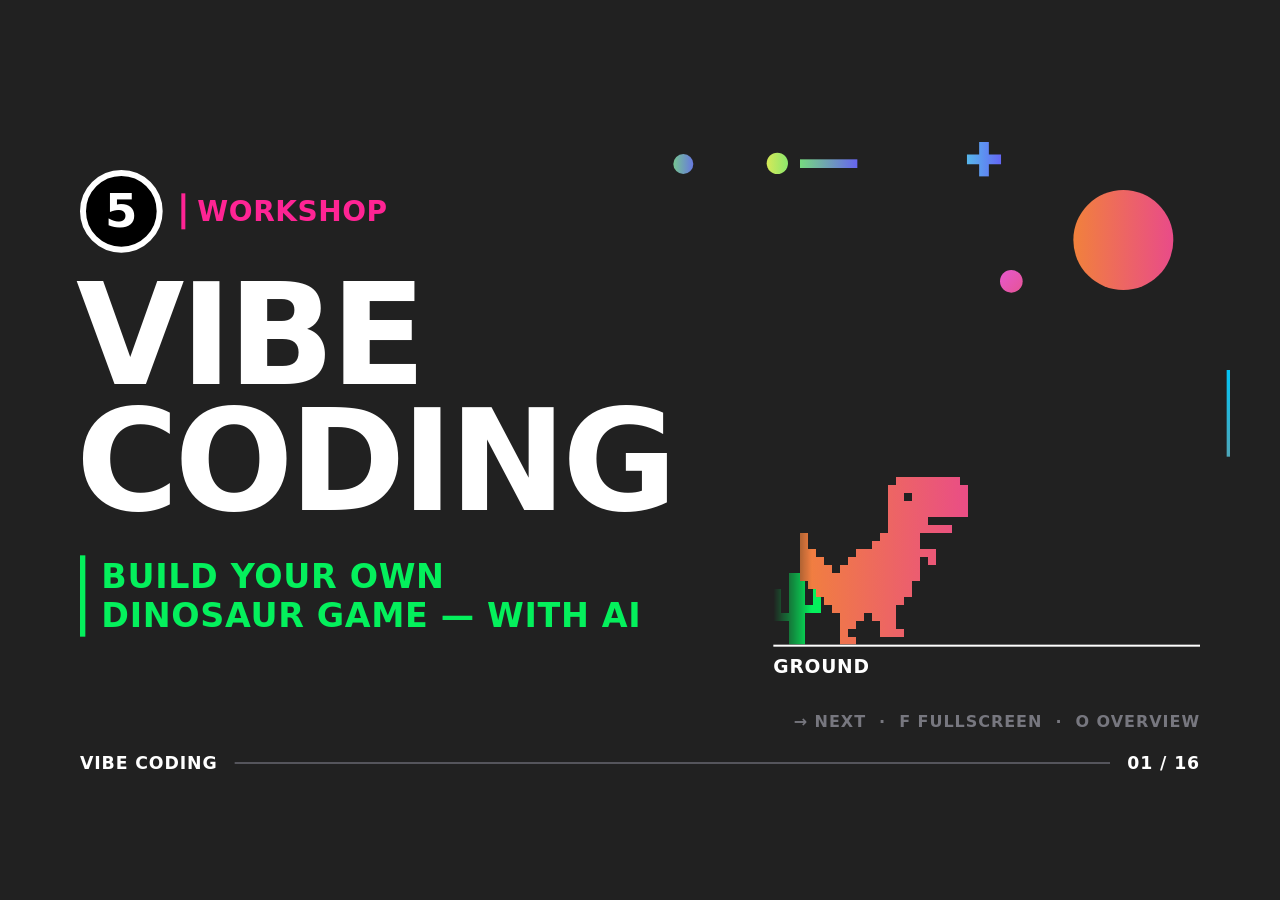
==== presentation/index.html @ 2ac7b07d "Add TV slides for the workshop presentation/ is a dependency-free HTML deck for the room TV, styled " ====
<!doctype html>
<html lang="en">
<head>
  <meta charset="utf-8">
  <meta name="viewport" content="width=device-width, initial-scale=1">
  <title>Vibe Coding — workshop slides</title>
  <link rel="stylesheet" href="style.css">
  <script defer src="deck.js"></script>
</head>
<body>
<!--
  TV deck for the Vibe Attic workshop. Open this file directly in a browser; no server or network needed.

  Keys: → / Space / PageDown = next · ← / PageUp = back · F = fullscreen · O = overview · B = black screen
  Each <section class="slide"> is one slide; add, remove, or reorder them freely. Numbering is automatic.
  Elements with data-step="n" appear one press at a time.
  Prompt wording mirrors ../prompts/*.md. Keep the two in sync when either changes.
-->
<main class="stage" id="stage">

  <!-- 1 · Title -->
  <section class="slide slide--title" data-title="Vibe Coding" data-accent="pink">
    <div class="decor" aria-hidden="true">
      <i class="sh sh-dot-mint" style="--x:1010px;--y:96px;--s:30px"></i>
      <i class="sh sh-dot-lime" style="--x:1150px;--y:94px;--s:32px;--delay:-3s"></i>
      <i class="sh sh-dash" style="--x:1200px;--y:104px;--w:86px;--h:13px;--delay:-3s"></i>
      <i class="sh sh-plus" style="--x:1450px;--y:78px;--s:52px;--delay:-5s"></i>
      <i class="sh sh-sun" style="--x:1610px;--y:150px;--s:150px;--delay:-2s"></i>
      <i class="sh sh-dot-pink" style="--x:1500px;--y:270px;--s:34px;--delay:-6s"></i>
      <i class="sh sh-vline" style="--x:1840px;--y:420px;--h:130px;--delay:-4s"></i>
    </div>
    <div class="title-copy">
      <div class="title-kicker">
        <span class="badge">5</span>
        <span class="tag" style="--c:var(--pink)">Workshop</span>
      </div>
      <h1 class="mega">Vibe<br>coding</h1>
      <p class="tag tag--lg" style="--c:var(--green)">Build your own<br>dinosaur game — with AI</p>
    </div>
    <div class="scene" aria-hidden="true">
      <div class="scene-track">
        <div class="scene-cactus"><span data-sprite="cactus" data-cell="12"></span></div>
        <div class="scene-runner"><span data-sprite="dino" data-cell="12" data-run="true"></span></div>
      </div>
      <div class="scene-ground"><span>Ground</span></div>
    </div>
    <p class="keys-hint">→ next &nbsp;·&nbsp; F fullscreen &nbsp;·&nbsp; O overview</p>
  </section>

  <!-- 2 · Get ready: log in -->
  <section class="slide" data-title="Get ready 1 · Log in" data-accent="yellow">
    <div class="decor" aria-hidden="true">
      <i class="sh sh-dot-mint" style="--x:1030px;--y:98px;--s:28px"></i>
      <i class="sh sh-plus" style="--x:1240px;--y:84px;--s:46px;--delay:-4s"></i>
      <i class="sh sh-chev" style="--x:1730px;--y:800px;--s:96px;--delay:-2s"></i>
    </div>
    <header class="slide-head">
      <span class="tag" style="--c:var(--yellow)">Get ready</span>
      <div class="stepper"><span>Step 1 / 4</span><ol class="dots"><li class="on"></li><li></li><li></li><li></li></ol></div>
    </header>
    <div class="headline"><span class="badge">1</span><h1 class="h1 fit">Log in</h1></div>
    <div class="panel">
      <div class="panel-head"><span>Password</span><span class="dim">It's a countdown!</span></div>
      <div class="panel-body panel-body--cmd">
        <span class="cmd cmd--password fit" style="--c:var(--yellow)">87654321</span>
      </div>
    </div>
    <div class="after"><span>Then press</span><kbd class="key key--wide"><b>⏎</b> Enter</kbd></div>
  </section>

  <!-- 3 · Get ready: open Terminal -->
  <section class="slide" data-title="Get ready 2 · Open Terminal" data-accent="yellow">
    <div class="decor" aria-hidden="true">
      <i class="sh sh-dot-lime" style="--x:1040px;--y:96px;--s:30px"></i>
      <i class="sh sh-dash" style="--x:1088px;--y:105px;--w:80px;--h:12px"></i>
      <i class="sh sh-dot-pink" style="--x:1330px;--y:92px;--s:30px;--delay:-5s"></i>
      <i class="sh sh-caret" style="--x:1700px;--y:820px;--s:100px;--delay:-3s"></i>
    </div>
    <header class="slide-head">
      <span class="tag" style="--c:var(--yellow)">Get ready</span>
      <div class="stepper"><span>Step 2 / 4</span><ol class="dots"><li class="on"></li><li class="on"></li><li></li><li></li></ol></div>
    </header>
    <div class="headline"><span class="badge">2</span><h1 class="h1 fit">Open Terminal</h1></div>
    <div class="panel">
      <div class="panel-head"><span>Find it with Spotlight</span><span class="dim">The Mac's search box</span></div>
      <div class="panel-body flow">
        <div class="flow-item">
          <span class="flow-cap">Press together</span>
          <div class="flow-keys"><kbd class="key"><b>⌘</b> cmd</kbd><span class="plus-sign">+</span><kbd class="key key--space">space</kbd></div>
        </div>
        <i class="chev-sep" aria-hidden="true"></i>
        <div class="flow-item">
          <span class="flow-cap">Type</span>
          <span class="cmd cmd--md" style="--c:var(--green)">terminal</span>
        </div>
        <i class="chev-sep" aria-hidden="true"></i>
        <div class="flow-item">
          <span class="flow-cap">Press</span>
          <kbd class="key key--wide"><b>⏎</b> Enter</kbd>
        </div>
      </div>
    </div>
    <div class="after">
      <span class="term-icon" aria-hidden="true">&gt;_</span>
      <span class="dim">Or click this icon in the Dock. A window with text appears — that's the Terminal.</span>
    </div>
  </section>

  <!-- 4 · Get ready: cd vibe-attic -->
  <section class="slide" data-title="Get ready 3 · cd vibe-attic" data-accent="yellow">
    <div class="decor" aria-hidden="true">
      <i class="sh sh-plus sh-plus--teal" style="--x:1100px;--y:84px;--s:46px"></i>
      <i class="sh sh-dot-coral" style="--x:1300px;--y:96px;--s:30px;--delay:-4s"></i>
      <i class="sh sh-vline" style="--x:1838px;--y:760px;--h:120px;--delay:-2s"></i>
    </div>
    <header class="slide-head">
      <span class="tag" style="--c:var(--yellow)">Get ready</span>
      <div class="stepper"><span>Step 3 / 4</span><ol class="dots"><li class="on"></li><li class="on"></li><li class="on"></li><li></li></ol></div>
    </header>
    <div class="headline"><span class="badge">3</span><h1 class="h1 fit">Go to the project</h1></div>
    <div class="panel">
      <div class="panel-head"><span>Type this in the Terminal</span><span class="dim">cd = change directory (folder)</span></div>
      <div class="panel-body panel-body--cmd">
        <span class="cmd fit" style="--c:var(--green)"><span>cd</span><span class="gap" data-label="space"> </span><span>vibe</span><span class="gap gap--char" data-label="minus">-</span><span>attic</span><i class="cursor" aria-hidden="true"></i></span>
      </div>
    </div>
    <div class="after"><span>Then press</span><kbd class="key key--wide"><b>⏎</b> Enter</kbd></div>
  </section>

  <!-- 5 · Get ready: ollama launch pi -->
  <section class="slide" data-title="Get ready 4 · ollama launch pi" data-accent="yellow">
    <div class="decor" aria-hidden="true">
      <i class="sh sh-dot-mint" style="--x:1080px;--y:98px;--s:28px"></i>
      <i class="sh sh-dot-pink" style="--x:1290px;--y:92px;--s:32px;--delay:-5s"></i>
      <i class="sh sh-chev" style="--x:1740px;--y:805px;--s:92px;--delay:-3s"></i>
    </div>
    <header class="slide-head">
      <span class="tag" style="--c:var(--yellow)">Get ready</span>
      <div class="stepper"><span>Step 4 / 4</span><ol class="dots"><li class="on"></li><li class="on"></li><li class="on"></li><li class="on"></li></ol></div>
    </header>
    <div class="headline"><span class="badge">4</span><h1 class="h1 fit">Start your assistant</h1></div>
    <div class="panel">
      <div class="panel-head"><span>Type this in the Terminal</span><span class="dim">The AI model runs on your laptop</span></div>
      <div class="panel-body panel-body--cmd">
        <span class="cmd fit" style="--c:var(--green)"><span>ollama</span><span class="gap" data-label="space"> </span><span>launch</span><span class="gap" data-label="space"> </span><span>pi</span><i class="cursor" aria-hidden="true"></i></span>
      </div>
    </div>
    <div class="after"><span>Then press</span><kbd class="key key--wide"><b>⏎</b> Enter</kbd></div>
  </section>

  <!-- 6 · Ready check -->
  <section class="slide" data-title="Ready check" data-accent="yellow">
    <div class="decor" aria-hidden="true">
      <i class="sh sh-sun" style="--x:1560px;--y:250px;--s:170px"></i>
      <i class="sh sh-dot-pink" style="--x:1480px;--y:210px;--s:32px;--delay:-4s"></i>
      <i class="sh sh-plus" style="--x:1770px;--y:180px;--s:48px;--delay:-2s"></i>
      <i class="sh sh-caret" style="--x:1640px;--y:810px;--s:96px;--delay:-5s"></i>
      <i class="sh sh-chev" style="--x:1520px;--y:800px;--s:96px;--delay:-1s"></i>
    </div>
    <header class="slide-head">
      <span class="tag" style="--c:var(--yellow)">Get ready</span>
      <div class="stepper"><span>All four steps</span></div>
    </header>
    <div class="split split--table">
      <table class="grid-table">
        <thead><tr><th>Step</th><th>Type / press</th></tr></thead>
        <tbody>
          <tr><td><span class="ring">1</span>Log in</td><td><code style="--c:var(--yellow)">87654321</code></td></tr>
          <tr><td><span class="ring">2</span>Open Terminal</td><td><span class="mini-keys"><kbd>⌘</kbd>+<kbd>space</kbd></span> <code style="--c:var(--green)">terminal</code></td></tr>
          <tr><td><span class="ring">3</span>Go to the project</td><td><code style="--c:var(--green)">cd vibe-attic</code></td></tr>
          <tr><td><span class="ring">4</span>Start your assistant</td><td><code style="--c:var(--green)">ollama launch pi</code></td></tr>
        </tbody>
      </table>
      <div class="ready-call">
        <p class="tag tag--lg" style="--c:var(--green)">All set?<br>Hands up!</p>
      </div>
    </div>
  </section>

  <!-- 7 · Prompt 1: start (../prompts/01-build-runner.md). The assistant copies foundation/runner.html to index.html. -->
  <section class="slide" data-title="Prompt 1 · Start your game" data-accent="pink">
    <div class="decor" aria-hidden="true">
      <i class="sh sh-dot-lime" style="--x:1180px;--y:96px;--s:30px"></i>
      <i class="sh sh-dash" style="--x:1228px;--y:105px;--w:80px;--h:12px"></i>
      <i class="sh sh-plus" style="--x:1480px;--y:82px;--s:48px;--delay:-4s"></i>
      <i class="sh sh-sun" style="--x:1660px;--y:120px;--s:110px;--delay:-2s"></i>
    </div>
    <header class="slide-head">
      <span class="tag" style="--c:var(--pink)">Prompt 1</span>
    </header>
    <div class="headline"><h1 class="h1 fit">Start your game</h1></div>
    <div class="panel">
      <div class="panel-head"><span>Type this</span><span class="dim">…or say it your own way</span></div>
      <div class="panel-body prompt">
        <i class="prompt-mark" aria-hidden="true"></i>
        <p class="prompt-text">Make a dinosaur game. Press Space to jump over cacti. If I hit a cactus, the game ends. Give me a point for each cactus I pass and a button to play again.<i class="cursor" aria-hidden="true"></i></p>
      </div>
    </div>
    <div class="after"><span>Then press</span><kbd class="key key--wide"><b>⏎</b> Enter</kbd><span class="dim">It begins with a prepared starter game. You change the rules next.</span></div>
  </section>

  <!-- 8 · What is happening inside? (diagram from ../docs/workshop-plan.md, revealed in steps; the starter-game copy is its own step) -->
  <section class="slide" data-title="What is happening inside?" data-accent="cyan">
    <header class="slide-head">
      <span class="tag" style="--c:var(--cyan)">While it gets ready</span>
    </header>
    <div class="headline headline--tight"><h1 class="h1 h1--sm fit">What is happening inside?</h1></div>
    <svg class="diagram" viewBox="0 0 1680 640" role="img" aria-label="Your request and the prepared instructions go to the coding assistant. It talks to the AI model and reads and changes one game file, index.html. That file starts as a copy of a prepared starter game. The browser runs the game from it.">
      <defs>
        <marker id="ah-pink" viewBox="0 0 10 10" refX="8" refY="5" markerWidth="5" markerHeight="5" orient="auto-start-reverse"><path d="M0 0 L10 5 L0 10z" fill="#ff2494"/></marker>
        <marker id="ah-orange" viewBox="0 0 10 10" refX="8" refY="5" markerWidth="5" markerHeight="5" orient="auto-start-reverse"><path d="M0 0 L10 5 L0 10z" fill="#fd8300"/></marker>
        <marker id="ah-violet" viewBox="0 0 10 10" refX="8" refY="5" markerWidth="5" markerHeight="5" orient="auto-start-reverse"><path d="M0 0 L10 5 L0 10z" fill="#b6adff"/></marker>
        <marker id="ah-green" viewBox="0 0 10 10" refX="8" refY="5" markerWidth="5" markerHeight="5" orient="auto-start-reverse"><path d="M0 0 L10 5 L0 10z" fill="#04f05c"/></marker>
        <marker id="ah-yellow" viewBox="0 0 10 10" refX="8" refY="5" markerWidth="5" markerHeight="5" orient="auto-start-reverse"><path d="M0 0 L10 5 L0 10z" fill="#f8ee06"/></marker>
        <marker id="ah-magenta" viewBox="0 0 10 10" refX="8" refY="5" markerWidth="5" markerHeight="5" orient="auto-start-reverse"><path d="M0 0 L10 5 L0 10z" fill="#ff5bf4"/></marker>
      </defs>

      <!-- Always visible: request → assistant -->
      <g class="node" style="--c:#ff2494">
        <rect x="2" y="20" width="452" height="164"/>
        <text class="node-title" x="30" y="80">Your request</text>
        <text class="node-sub" x="30" y="124">“Make a dinosaur</text>
        <text class="node-sub" x="30" y="160">game…”</text>
      </g>
      <g class="node" style="--c:#b6adff">
        <rect x="560" y="195" width="400" height="250"/>
        <text class="node-title" x="588" y="262">Coding</text>
        <text class="node-title" x="588" y="310">assistant</text>
        <text class="node-sub" x="588" y="362">gathers the context,</text>
        <text class="node-sub" x="588" y="400">runs the tools</text>
      </g>
      <path class="wire" style="--c:#ff2494" marker-end="url(#ah-pink)" d="M454 102 H506 V262 H552"/>

      <!-- Step 1: prepared instructions -->
      <g data-step="1">
        <g class="node" style="--c:#fd8300">
          <rect x="2" y="238" width="452" height="164"/>
          <text class="node-title" x="30" y="298">Instructions</text>
          <text class="node-sub" x="30" y="342">prepared in advance:</text>
          <text class="node-sub" x="30" y="378">defaults + step guides</text>
        </g>
        <path class="wire" style="--c:#fd8300" marker-end="url(#ah-orange)" d="M454 340 H552"/>
      </g>

      <!-- Step 2: the model -->
      <g data-step="2">
        <g class="node" style="--c:#04f05c">
          <rect x="1240" y="2" width="438" height="186"/>
          <text class="node-title" x="1268" y="64">AI model</text>
          <text class="node-sub" x="1268" y="110">runs on this laptop,</text>
          <text class="node-sub" x="1268" y="148">writes text and code</text>
        </g>
        <path class="wire" style="--c:#b6adff" marker-end="url(#ah-violet)" d="M700 195 V60 H1232"/>
        <text class="wire-label" x="722" y="42">context + tools</text>
        <path class="wire" style="--c:#04f05c" marker-end="url(#ah-green)" d="M1240 130 H860 V187"/>
        <text class="wire-label" x="882" y="170">text + tool requests</text>
      </g>

      <!-- Step 3: the one game file -->
      <g data-step="3">
        <g class="node" style="--c:#f8ee06">
          <rect x="1240" y="215" width="438" height="210"/>
          <text class="node-title" x="1268" y="275">Your game</text>
          <text class="node-sub node-sub--mono" x="1268" y="322">index.html</text>
          <text class="node-sub node-sub--sm" x="1268" y="364">HTML + CSS + JavaScript</text>
          <text class="node-sub node-sub--sm" x="1268" y="398">in one file</text>
        </g>
        <path class="wire" style="--c:#b6adff" marker-end="url(#ah-violet)" d="M960 270 H1232"/>
        <text class="wire-label" x="986" y="252">reads + changes</text>
        <path class="wire" style="--c:#f8ee06" marker-end="url(#ah-yellow)" d="M1240 325 H968"/>
        <text class="wire-label" x="986" y="362">results</text>
      </g>

      <!-- Step 4: the first request copies the prepared starter game; later requests edit the copy -->
      <g data-step="4">
        <g class="node" style="--c:#ff5bf4">
          <rect x="2" y="456" width="452" height="164"/>
          <text class="node-title" x="30" y="516">Starter game</text>
          <text class="node-sub" x="30" y="560">prepared page, drawings</text>
          <text class="node-sub" x="30" y="596">and first rules</text>
        </g>
        <path class="wire" style="--c:#ff5bf4" marker-end="url(#ah-magenta)" d="M454 538 H1150 V392 H1232"/>
        <text class="wire-label" x="486" y="520">copied first — then you change it</text>
      </g>

      <!-- Step 5: browser -->
      <g data-step="5">
        <g class="node" style="--c:#3d9bff">
          <rect x="1240" y="466" width="438" height="172"/>
          <text class="node-title" x="1268" y="526">Browser</text>
          <text class="node-sub" x="1268" y="570">loads the file,</text>
          <text class="node-sub" x="1268" y="606">runs the game</text>
        </g>
        <path class="wire" style="--c:#f8ee06" marker-end="url(#ah-yellow)" d="M1460 425 V458"/>
      </g>
    </svg>
    <p class="punch" data-step="6"><span class="tag" style="--c:var(--cyan)">The model can't see your screen. You are the tester.</span></p>
  </section>

  <!-- 9 · Play -->
  <section class="slide" data-title="Play!" data-accent="green">
    <div class="decor" aria-hidden="true">
      <i class="sh sh-dot-mint" style="--x:1120px;--y:96px;--s:28px"></i>
      <i class="sh sh-plus sh-plus--teal" style="--x:1330px;--y:84px;--s:46px;--delay:-3s"></i>
      <i class="sh sh-sun" style="--x:1640px;--y:110px;--s:120px;--delay:-5s"></i>
    </div>
    <header class="slide-head">
      <span class="tag" style="--c:var(--green)">Play</span>
    </header>
    <div class="headline"><h1 class="h1 fit">Open your game</h1></div>
    <div class="panel">
      <div class="panel-head"><span>In Finder</span><span class="dim">Double-click the file</span></div>
      <div class="panel-body crumbs">
        <span class="crumb">vibe-attic</span><i class="chev-sep" aria-hidden="true"></i>
        <span class="crumb crumb--file">index.html</span>
      </div>
    </div>
    <div class="play-row">
      <div class="play-key"><kbd class="key key--space key--xl">space</kbd><span class="tag tag--lg" style="--c:var(--green)">= jump</span></div>
      <ul class="notice">
        <li>What ends the game?</li>
        <li>When do you get a point?</li>
      </ul>
    </div>
  </section>

  <!-- 10 · Change one number (manual experiment from ../docs/workshop-plan.md) -->
  <section class="slide" data-title="Change one number" data-accent="orange">
    <header class="slide-head">
      <span class="tag" style="--c:var(--orange)">Experiment · no AI needed</span>
    </header>
    <div class="headline headline--tight"><h1 class="h1 h1--sm fit">Change one number</h1></div>
    <div class="split">
      <ol class="todo">
        <li><span class="badge badge--sm">1</span><span>Open <code>index.html</code> in the editor</span></li>
        <li><span class="badge badge--sm">2</span><span>Find <code style="--c:var(--pink)">jumpSpeed: 650</code> under <code>EDIT: CONFIG</code></span></li>
        <li><span class="badge badge--sm">3</span><span><b class="hl" style="--c:var(--orange)">Predict:</b> what happens if it's bigger?</span></li>
        <li><span class="badge badge--sm">4</span><span>Change it to <code style="--c:var(--green)">780</code> · save · refresh</span></li>
        <li><span class="badge badge--sm">5</span><span>Play. Were you right?</span></li>
      </ol>
      <svg class="jump" viewBox="0 0 880 560" role="img" aria-label="A jump: jump speed pushes the dinosaur up, gravity pulls it back down. A bigger jump speed makes a higher arc.">
        <defs>
          <marker id="ah-jump" viewBox="0 0 10 10" refX="8" refY="5" markerWidth="5" markerHeight="5" orient="auto"><path d="M0 0 L10 5 L0 10z" fill="#ff2494"/></marker>
          <marker id="ah-grav" viewBox="0 0 10 10" refX="8" refY="5" markerWidth="5" markerHeight="5" orient="auto"><path d="M0 0 L10 5 L0 10z" fill="#3d9bff"/></marker>
        </defs>
        <path class="arc arc--new" d="M230 470 Q458 38 686 470"/>
        <path class="arc" d="M230 470 Q420 170 610 470"/>
        <text class="arc-label" x="458" y="228" fill="#04f05c">780</text>
        <text class="arc-label" x="420" y="372" fill="#ffffff">650</text>
        <g data-sprite="dino" data-cell="7" data-x="60" data-y="323"></g>
        <g data-sprite="cactus" data-cell="7" data-x="400" data-y="407"></g>
        <path class="force" stroke="#ff2494" marker-end="url(#ah-jump)" d="M137 306 V196"/>
        <text class="force-label" x="137" y="172" fill="#ff2494">jumpSpeed</text>
        <path class="force" stroke="#3d9bff" marker-end="url(#ah-grav)" d="M770 190 V306"/>
        <text class="force-label" x="770" y="166" fill="#3d9bff">gravity</text>
        <line class="ground-line" x1="0" y1="472" x2="880" y2="472"/>
        <text class="ground-label" x="0" y="520">Ground</text>
      </svg>
    </div>
  </section>

  <!-- 11 · Choose one new rule -->
  <section class="slide" data-title="Choose one new rule" data-accent="magenta">
    <div class="decor" aria-hidden="true">
      <i class="sh sh-dot-lime" style="--x:1380px;--y:96px;--s:30px"></i>
      <i class="sh sh-dash" style="--x:1428px;--y:105px;--w:80px;--h:12px"></i>
      <i class="sh sh-dot-pink" style="--x:1680px;--y:92px;--s:32px;--delay:-4s"></i>
    </div>
    <header class="slide-head">
      <span class="tag" style="--c:var(--magenta)">Prompt 2</span>
    </header>
    <div class="headline headline--tight"><h1 class="h1 h1--sm fit">Choose one new rule</h1></div>
    <div class="cards">
      <article class="card" style="--c:var(--violet)">
        <div class="card-top"><span class="badge badge--md">A</span><span class="icon icon--jump" aria-hidden="true"><i></i><i></i></span></div>
        <h2>Double jump</h2>
        <p>Jump once more while you're in the air.</p>
      </article>
      <article class="card" style="--c:var(--yellow)">
        <div class="card-top"><span class="badge badge--md">B</span><span class="icon icon--moon" aria-hidden="true"></span></div>
        <h2>Moon mode</h2>
        <p>Less gravity: jump higher, float longer.</p>
      </article>
      <article class="card" style="--c:var(--orange)">
        <div class="card-top"><span class="badge badge--md">C</span><span class="icon icon--speed" aria-hidden="true"><i></i><i></i><i></i></span></div>
        <h2>Faster and faster</h2>
        <p>Cacti speed up every 5 points.</p>
      </article>
    </div>
    <p class="punch"><span class="tag" style="--c:var(--magenta)">First say what should happen — and how you'll test it.</span></p>
  </section>

  <!-- 12 · Prompt 2A: double jump (../prompts/02a-double-jump.md) -->
  <section class="slide" data-title="Prompt 2A · Double jump" data-accent="violet">
    <div class="decor" aria-hidden="true">
      <i class="sh sh-caret" style="--x:1600px;--y:150px;--s:110px"></i>
      <i class="sh sh-caret" style="--x:1600px;--y:80px;--s:110px;--delay:-1s"></i>
      <i class="sh sh-dot-mint" style="--x:1440px;--y:100px;--s:28px;--delay:-4s"></i>
    </div>
    <header class="slide-head">
      <span class="tag" style="--c:var(--violet)">Prompt 2 · Option A</span>
    </header>
    <div class="headline"><span class="badge">A</span><h1 class="h1 fit">Double jump</h1></div>
    <div class="panel">
      <div class="panel-head"><span>Type this</span><span class="dim">…or say it your own way</span></div>
      <div class="panel-body prompt">
        <i class="prompt-mark" aria-hidden="true"></i>
        <p class="prompt-text">Let my dinosaur jump once more while it's in the air. I should have to press Space again for the second jump.<i class="cursor" aria-hidden="true"></i></p>
      </div>
    </div>
    <div class="test"><span class="tag" style="--c:var(--green)">Test it</span><p>Jump again in the air — then try a third jump before landing.</p></div>
  </section>

  <!-- 13 · Prompt 2B: Moon mode (../prompts/02b-moon-mode.md) -->
  <section class="slide" data-title="Prompt 2B · Moon mode" data-accent="yellow">
    <div class="decor" aria-hidden="true">
      <span class="icon icon--moon icon--float" style="--x:1590px;--y:70px"></span>
      <i class="sh sh-dot-lime" style="--x:1470px;--y:210px;--s:22px;--delay:-2s"></i>
      <i class="sh sh-dot-pink" style="--x:1790px;--y:130px;--s:18px;--delay:-5s"></i>
    </div>
    <header class="slide-head">
      <span class="tag" style="--c:var(--yellow)">Prompt 2 · Option B</span>
    </header>
    <div class="headline"><span class="badge">B</span><h1 class="h1 fit">Moon mode</h1></div>
    <div class="panel">
      <div class="panel-head"><span>Type this</span><span class="dim">…or say it your own way</span></div>
      <div class="panel-body prompt">
        <i class="prompt-mark" aria-hidden="true"></i>
        <p class="prompt-text">Add a Moon mode I can choose before playing. On the Moon, my dinosaur should jump higher and stay in the air longer.<i class="cursor" aria-hidden="true"></i></p>
      </div>
    </div>
    <div class="test"><span class="tag" style="--c:var(--green)">Test it</span><p>Compare a normal jump with a Moon jump.</p></div>
  </section>

  <!-- 14 · Prompt 2C: progressive speed (../prompts/02c-progressive-speed.md) -->
  <section class="slide" data-title="Prompt 2C · Faster and faster" data-accent="orange">
    <div class="decor" aria-hidden="true">
      <i class="sh sh-chev" style="--x:1560px;--y:62px;--s:88px"></i>
      <i class="sh sh-chev" style="--x:1632px;--y:62px;--s:88px;--delay:-1s"></i>
      <i class="sh sh-chev" style="--x:1704px;--y:62px;--s:88px;--delay:-2s"></i>
    </div>
    <header class="slide-head">
      <span class="tag" style="--c:var(--orange)">Prompt 2 · Option C</span>
    </header>
    <div class="headline"><span class="badge">C</span><h1 class="h1 fit">Faster and faster</h1></div>
    <div class="panel">
      <div class="panel-head"><span>Type this</span><span class="dim">…or say it your own way</span></div>
      <div class="panel-body prompt">
        <i class="prompt-mark" aria-hidden="true"></i>
        <p class="prompt-text">Make the cacti move a little faster every time I earn 5 points. Show how fast they are going. Start at normal speed when I play again.<i class="cursor" aria-hidden="true"></i></p>
      </div>
    </div>
    <div class="test"><span class="tag" style="--c:var(--green)">Test it</span><p>Pass five cacti and watch the speed change — then restart.</p></div>
  </section>

  <!-- 15 · Repair sentence (../prompts/repair.md) -->
  <section class="slide" data-title="Something broke?" data-accent="blue">
    <div class="decor" aria-hidden="true">
      <i class="sh sh-plus" style="--x:1500px;--y:84px;--s:48px"></i>
      <i class="sh sh-dot-coral" style="--x:1660px;--y:96px;--s:30px;--delay:-3s"></i>
      <i class="sh sh-vline" style="--x:1838px;--y:150px;--h:110px;--delay:-5s"></i>
    </div>
    <header class="slide-head">
      <span class="tag" style="--c:var(--blue)">Fix it</span>
    </header>
    <div class="headline"><h1 class="h1 fit">Something broke?</h1></div>
    <div class="panel">
      <div class="panel-head"><span>Tell it what you saw</span><span class="dim">Fill in the three blanks</span></div>
      <div class="panel-body prompt">
        <i class="prompt-mark" aria-hidden="true"></i>
        <p class="prompt-text prompt-text--blanks">When I <span class="blank" style="--c:var(--pink)">what I did</span>, <span class="blank" style="--c:var(--orange)">what happened</span>. I expected <span class="blank" style="--c:var(--green)">what should have happened</span>. Please fix it.</p>
      </div>
    </div>
    <div class="test"><span class="tag" style="--c:var(--blue)">Like this</span><p>When I <b class="hl" style="--c:var(--pink)">hold Space</b>, <b class="hl" style="--c:var(--orange)">the dinosaur keeps jumping</b>. I expected <b class="hl" style="--c:var(--green)">one jump per press</b>. Please fix it.</p></div>
  </section>

  <!-- 16 · Show and tell (closing question from ../docs/workshop-plan.md) -->
  <section class="slide" data-title="Show and tell" data-accent="magenta">
    <div class="decor" aria-hidden="true">
      <i class="sh sh-sun" style="--x:1530px;--y:330px;--s:190px"></i>
      <i class="sh sh-dot-pink" style="--x:1440px;--y:300px;--s:34px;--delay:-4s"></i>
      <i class="sh sh-plus" style="--x:1760px;--y:250px;--s:50px;--delay:-2s"></i>
      <i class="sh sh-dot-lime" style="--x:1500px;--y:96px;--s:30px"></i>
      <i class="sh sh-dash" style="--x:1548px;--y:105px;--w:80px;--h:12px"></i>
      <i class="sh sh-chev" style="--x:1480px;--y:640px;--s:100px;--delay:-1s"></i>
      <i class="sh sh-caret" style="--x:1640px;--y:650px;--s:100px;--delay:-5s"></i>
    </div>
    <header class="slide-head">
      <span class="tag" style="--c:var(--magenta)">Share</span>
    </header>
    <div class="headline"><h1 class="h1 fit">Show and tell</h1></div>
    <ol class="todo todo--xl">
      <li><span class="badge">1</span><span><b class="hl" style="--c:var(--pink)">Show</b> something you changed</span></li>
      <li><span class="badge">2</span><span><b class="hl" style="--c:var(--yellow)">Point</b> to the code that does it</span></li>
      <li><span class="badge">3</span><span><b class="hl" style="--c:var(--green)">Explain</b> how you checked it</span></li>
    </ol>
  </section>

  <footer class="rail" aria-hidden="true">
    <span class="rail-label">Vibe coding</span>
    <span class="rail-line"><i class="rail-fill" id="railFill"></i></span>
    <span class="rail-count" id="railCount">01 / 16</span>
  </footer>
</main>

<div class="overview" id="overview" hidden></div>
<div class="blackout" id="blackout" hidden></div>
<noscript><p style="color:#fff;font:24px sans-serif;padding:40px">These slides need JavaScript for navigation.</p></noscript>
</body>
</html>
---- presentation/style.css ----
/* Vibe Coding TV deck. Everything is laid out on a fixed 1920 × 1080 stage that deck.js scales to the screen. */

:root {
  --bg: #212121;
  --ink: #ffffff;
  --ink-dim: #b4b4bd;
  --pink: #ff2494;
  --magenta: #ff5bf4;
  --orange: #fd8300;
  --yellow: #f8ee06;
  --green: #04f05c;
  --blue: #3d9bff;
  --cyan: #01c4f6;
  --violet: #b6adff;

  --sans: "JetBrains Sans", "Avenir Next", "Avenir", "Montserrat", "Inter", "Segoe UI", system-ui, sans-serif;
  --mono: "JetBrains Mono", "SF Mono", "Menlo", "Cascadia Mono", "Consolas", monospace;
  --line: 3px;
}

*, *::before, *::after { box-sizing: border-box; }

html, body {
  height: 100%;
  margin: 0;
  overflow: hidden;
  background: var(--bg);
}

body {
  color: var(--ink);
  font-family: var(--sans);
  font-weight: 600;
  -webkit-font-smoothing: antialiased;
  user-select: none;
  -webkit-user-select: none;
}

body.cursor-hidden { cursor: none; }

.stage {
  position: absolute;
  left: 50%;
  top: 50%;
  width: 1920px;
  height: 1080px;
  overflow: hidden;
  background: var(--bg);
  transform: translate(-50%, -50%) scale(var(--scale, 1));
  transform-origin: 50% 50%;
}

/* ---------- Slides ---------- */

.slide {
  position: absolute;
  inset: 0;
  display: flex;
  flex-direction: column;
  padding: 78px 120px 130px;
  opacity: 0;
  visibility: hidden;
  transition: opacity .28s ease, visibility 0s linear .28s;
}

.slide.is-active {
  opacity: 1;
  visibility: visible;
  transition: opacity .28s ease;
}

.slide > *:not(.decor) { position: relative; z-index: 1; }

[data-step] { opacity: 0; transition: opacity .35s ease; }
[data-step].is-shown { opacity: 1; }

.slide-head {
  display: flex;
  align-items: center;
  justify-content: space-between;
  min-height: 56px;
  margin-bottom: 30px;
}

/* Map-style label: a colored bar with colored capitals */
.tag {
  --c: var(--ink);
  display: inline-block;
  margin: 0;
  padding: 3px 0 3px 18px;
  border-left: 6px solid var(--c);
  color: var(--c);
  font-size: 34px;
  font-weight: 800;
  line-height: 1.16;
  letter-spacing: .02em;
  text-transform: uppercase;
}

.tag--lg { font-size: 50px; border-left-width: 8px; padding-left: 24px; }

.dim { color: var(--ink-dim); }

.stepper {
  display: flex;
  align-items: center;
  gap: 22px;
  font-size: 28px;
  font-weight: 800;
  letter-spacing: .08em;
  text-transform: uppercase;
}

.dots { display: flex; gap: 12px; margin: 0; padding: 0; list-style: none; }
.dots li { width: 26px; height: 26px; border: 4px solid var(--ink); border-radius: 50%; }
.dots li.on { background: var(--yellow); border-color: var(--yellow); }

.headline {
  display: flex;
  align-items: center;
  gap: 34px;
  margin-bottom: 40px;
}

.headline--tight { margin-bottom: 28px; }

.h1 {
  margin: 0;
  font-size: 112px;
  font-weight: 800;
  line-height: 1;
  letter-spacing: -.015em;
  text-transform: uppercase;
  text-wrap: balance;
}

.h1--sm { font-size: 88px; }
.h1.fit { white-space: nowrap; }

/* Map-style number: black disc, white ring */
.badge {
  flex: none;
  display: grid;
  place-items: center;
  width: 124px;
  height: 124px;
  border: 9px solid var(--ink);
  border-radius: 50%;
  background: #000;
  font-size: 70px;
  font-weight: 800;
  line-height: 1;
}

.badge--md { width: 96px; height: 96px; border-width: 7px; font-size: 52px; }
.badge--sm { width: 68px; height: 68px; border-width: 5px; font-size: 36px; }

/* ---------- Panel: the table look, used for things to type ---------- */

.panel { border: var(--line) solid var(--ink); background: var(--bg); }

.panel-head {
  display: flex;
  align-items: baseline;
  justify-content: space-between;
  gap: 24px;
  padding: 15px 30px 13px;
  border-bottom: var(--line) solid var(--ink);
  font-size: 30px;
  font-weight: 800;
  letter-spacing: .05em;
  text-transform: uppercase;
}

.panel-head .dim { font-weight: 700; letter-spacing: .03em; }

.panel-body { padding: 40px 44px; }

.panel-body--cmd {
  padding: 46px 44px 92px;
  text-align: center;
  white-space: nowrap;
}

.cmd {
  --c: var(--green);
  display: inline-block;
  color: var(--c);
  font-family: var(--mono);
  font-size: 160px;
  font-weight: 700;
  line-height: 1.1;
  white-space: pre;
  user-select: text;
  -webkit-user-select: text;
}

.cmd--password { font-size: 210px; letter-spacing: .1em; margin-right: -.1em; }
.cmd--md { font-size: 84px; }

/* A visible marker under easy-to-miss characters */
.gap { position: relative; display: inline-block; }

.gap::after {
  content: attr(data-label);
  position: absolute;
  left: 8%;
  right: 8%;
  top: 100%;
  margin-top: 4px;
  padding-top: 8px;
  border-top: 5px solid var(--ink-dim);
  color: var(--ink-dim);
  font-family: var(--sans);
  font-size: 22px;
  font-weight: 800;
  letter-spacing: .06em;
  line-height: 1;
  text-align: center;
  text-transform: uppercase;
}

.cursor {
  display: inline-block;
  width: .5em;
  height: .92em;
  margin-left: .1em;
  background: var(--pink);
  vertical-align: -.1em;
  animation: blink 1.1s steps(1) infinite;
}

@keyframes blink { 50% { opacity: 0; } }

.after {
  display: flex;
  align-items: center;
  gap: 26px;
  margin-top: 34px;
  font-size: 40px;
  font-weight: 800;
  letter-spacing: .03em;
  text-transform: uppercase;
}

.after .dim { font-size: 34px; font-weight: 700; letter-spacing: 0; text-transform: none; margin-left: 18px; }

/* Keycaps */
kbd { font-family: var(--sans); }

.key {
  flex: none;
  display: inline-flex;
  align-items: center;
  justify-content: center;
  gap: 14px;
  min-width: 118px;
  height: 100px;
  padding: 0 26px;
  border: var(--line) solid var(--ink);
  border-bottom-width: 10px;
  border-radius: 16px;
  background: #000;
  font-size: 36px;
  font-weight: 800;
  letter-spacing: .04em;
  text-transform: uppercase;
}

.key b { font-size: 52px; font-weight: 700; line-height: 1; }
.key--wide { min-width: 250px; }
.key--space { min-width: 330px; }
.key--xl { height: 124px; min-width: 460px; font-size: 44px; }

.plus-sign { font-size: 56px; font-weight: 800; }

/* ---------- Open Terminal flow ---------- */

.flow {
  display: flex;
  align-items: flex-end;
  justify-content: space-between;
  padding: 36px 44px 48px;
}

.flow-item { display: flex; flex-direction: column; gap: 22px; }
.flow-keys { display: flex; align-items: center; gap: 18px; }

.flow-cap {
  color: var(--ink-dim);
  font-size: 28px;
  font-weight: 800;
  letter-spacing: .08em;
  text-transform: uppercase;
}

.flow .cmd--md { height: 100px; line-height: 100px; }

.chev-sep {
  flex: none;
  width: 45px;
  height: 70px;
  margin-bottom: 15px;
  background: linear-gradient(180deg, #ee7f43, #ea4d84);
  clip-path: polygon(0 14%, 21.9% 0, 100% 50%, 21.9% 100%, 0 86%, 56.25% 50%);
}

.term-icon {
  flex: none;
  display: grid;
  place-items: center;
  width: 96px;
  height: 96px;
  border: var(--line) solid var(--ink);
  border-radius: 22px;
  background: #000;
  font-family: var(--mono);
  font-size: 40px;
  font-weight: 700;
  letter-spacing: -.04em;
  text-transform: none;
}

.after .term-icon + .dim { margin-left: 0; }

/* ---------- Ready check: the activity-table look ---------- */

.split { display: flex; align-items: center; gap: 70px; flex: 1; min-height: 0; }
.split--table { align-items: flex-start; gap: 56px; padding-top: 30px; padding-left: 50px; }

.grid-table {
  position: relative;
  z-index: 0;
  border-collapse: collapse;
  font-size: 44px;
  font-weight: 700;
  text-transform: uppercase;
}

.grid-table th, .grid-table td {
  border: var(--line) solid var(--ink);
  background: var(--bg);
  text-align: left;
  vertical-align: middle;
}

.grid-table th { padding: 18px 34px 16px; font-size: 36px; font-weight: 800; letter-spacing: .04em; }
.grid-table td { position: relative; height: 146px; padding: 0 34px; letter-spacing: .01em; }
.grid-table td:first-child { padding-right: 60px; }

.grid-table code {
  --c: var(--green);
  color: var(--c);
  font-family: var(--mono);
  font-size: 54px;
  font-weight: 700;
  text-transform: none;
  white-space: pre;
}

/* Half-hidden number ring hugging the table edge, as on the event map */
.ring {
  position: absolute;
  z-index: -1;
  left: -52px;
  top: 50%;
  display: flex;
  align-items: center;
  width: 88px;
  height: 88px;
  margin-top: -44px;
  padding-left: 17px;
  border: var(--line) solid var(--ink);
  border-radius: 50%;
  font-size: 32px;
  font-weight: 700;
}

.mini-keys { display: inline-flex; align-items: center; gap: 10px; margin-right: 18px; font-size: 34px; vertical-align: middle; }

.mini-keys kbd {
  display: inline-flex;
  align-items: center;
  justify-content: center;
  min-width: 62px;
  height: 58px;
  padding: 0 14px;
  border: 2px solid var(--ink);
  border-bottom-width: 6px;
  border-radius: 10px;
  background: #000;
  font-size: 26px;
  font-weight: 800;
}

.ready-call { align-self: flex-end; padding-bottom: 190px; white-space: nowrap; }
.ready-call .tag--lg { font-size: 46px; }

/* ---------- Prompts ---------- */

.prompt { display: flex; gap: 30px; padding: 40px 44px 44px 38px; }

.prompt-mark {
  flex: none;
  width: 36px;
  height: 56px;
  margin-top: 13px;
  background: linear-gradient(180deg, #ee7f43, #ea4d84);
  clip-path: polygon(0 14%, 21.9% 0, 100% 50%, 21.9% 100%, 0 86%, 56.25% 50%);
}

.prompt-text {
  margin: 0;
  font-size: 60px;
  font-weight: 600;
  line-height: 1.32;
  letter-spacing: -.005em;
  text-wrap: pretty;
  user-select: text;
  -webkit-user-select: text;
}

.prompt-text--blanks { line-height: 1.55; }

.blank {
  --c: var(--pink);
  padding: 0 .28em .04em;
  border: var(--line) dashed var(--c);
  border-radius: 12px;
  color: var(--c);
  font-style: italic;
  font-weight: 700;
  white-space: nowrap;
}

.hl { --c: var(--ink); color: var(--c); font-weight: 800; }

.test {
  display: flex;
  align-items: flex-start;
  gap: 34px;
  margin-top: 36px;
}

.test .tag { flex: none; font-size: 38px; margin-top: 4px; }
.test p { margin: 0; font-size: 44px; font-weight: 600; line-height: 1.3; text-wrap: pretty; }

.punch { margin: 30px 0 0; }
.punch .tag { font-size: 42px; border-left-width: 7px; }

/* ---------- Diagram ---------- */

.diagram { flex: 1; min-height: 0; width: 100%; overflow: visible; }

.node rect { fill: var(--bg); stroke: var(--c); stroke-width: 4; }
.node-title { fill: var(--c); font-size: 44px; font-weight: 800; letter-spacing: .02em; text-transform: uppercase; }
.node-sub { fill: var(--ink); font-size: 30px; font-weight: 600; }
.node-sub--sm { font-size: 27px; }
.node-sub--mono { font-family: var(--mono); font-size: 28px; white-space: pre; }
.wire { fill: none; stroke: var(--c); stroke-width: 5; stroke-linejoin: miter; }
.wire-label { fill: var(--ink-dim); font-size: 28px; font-weight: 700; letter-spacing: .02em; }

/* ---------- Play ---------- */

.crumbs { display: flex; align-items: center; gap: 34px; padding: 44px; }

.crumb {
  color: var(--ink);
  font-family: var(--mono);
  font-size: 76px;
  font-weight: 700;
}

.crumb--file { color: var(--green); }
.crumbs .chev-sep { margin: 0; }

.play-row { display: flex; align-items: center; justify-content: space-between; gap: 60px; margin-top: 54px; }
.play-key { display: flex; align-items: center; gap: 36px; }
.play-key .tag { border-left: 0; padding-left: 0; font-size: 60px; }

.notice { margin: 0; padding: 0; list-style: none; font-size: 46px; font-weight: 700; line-height: 1.5; }
.notice li { padding-left: 34px; border-left: 7px solid var(--green); }
.notice li + li { margin-top: 18px; }

/* ---------- Numbered to-do lists ---------- */

.todo { flex: 1; margin: 0; padding: 0; list-style: none; font-size: 42px; font-weight: 600; line-height: 1.25; }
.todo li { display: flex; align-items: center; gap: 28px; }
.todo li + li { margin-top: 30px; }

.todo code {
  --c: var(--ink);
  color: var(--c);
  font-family: var(--mono);
  font-size: .94em;
  font-weight: 700;
  white-space: nowrap;
}

.todo--xl { flex: none; font-size: 68px; font-weight: 700; margin-top: 14px; }
.todo--xl li { gap: 40px; }
.todo--xl li + li { margin-top: 46px; }
.todo--xl .hl { text-transform: uppercase; }

.jump { flex: none; width: 860px; height: auto; overflow: visible; }
.arc { fill: none; stroke: var(--ink); stroke-width: 5; stroke-dasharray: 4 16; stroke-linecap: round; }
.arc--new { stroke: var(--green); stroke-width: 6; }
.arc-label { font-family: var(--mono); font-size: 44px; font-weight: 700; text-anchor: middle; }
.force { fill: none; stroke-width: 7; }
.force-label { font-family: var(--mono); font-size: 36px; font-weight: 700; text-anchor: middle; }
.ground-line { stroke: var(--ink); stroke-width: 3; }
.ground-label { fill: var(--ink); font-size: 28px; font-weight: 600; letter-spacing: .04em; text-transform: uppercase; }

/* ---------- Rule cards ---------- */

.cards { display: grid; grid-template-columns: repeat(3, 1fr); gap: 44px; }

.card {
  --c: var(--ink);
  padding: 34px 38px 38px;
  border: var(--line) solid var(--ink);
  border-top: 12px solid var(--c);
  background: var(--bg);
}

.card-top { display: flex; align-items: center; justify-content: space-between; height: 130px; margin-bottom: 26px; }
.card h2 { margin: 0 0 16px; color: var(--c); font-size: 54px; font-weight: 800; line-height: 1.05; text-transform: uppercase; }
.card p { margin: 0; font-size: 38px; font-weight: 600; line-height: 1.3; text-wrap: balance; }

.icon { display: inline-flex; align-items: center; justify-content: center; }

.icon--jump { flex-direction: column; gap: 2px; }
.icon--jump i {
  width: 96px;
  height: 58px;
  background: linear-gradient(90deg, #5cafee, #6665f5);
  clip-path: polygon(0 78.1%, 50% 0, 100% 78.1%, 86% 100%, 50% 43.75%, 14% 100%);
}

.icon--moon {
  width: 118px;
  height: 118px;
  border-radius: 50%;
  box-shadow: inset -36px 12px 0 0 var(--yellow);
  transform: rotate(-18deg);
}

.icon--float { position: absolute; left: var(--x); top: var(--y); width: 170px; height: 170px; box-shadow: inset -52px 16px 0 0 var(--yellow); }

.icon--speed { gap: 0; }
.icon--speed i {
  width: 58px;
  height: 90px;
  margin-left: -6px;
  background: linear-gradient(180deg, #ee7f43, #ea4d84);
  clip-path: polygon(0 14%, 21.9% 0, 100% 50%, 21.9% 100%, 0 86%, 56.25% 50%);
}

/* ---------- Title ---------- */

.slide--title { padding-top: 120px; }

.title-copy { width: 1000px; }
.title-kicker { display: flex; align-items: center; gap: 28px; margin-bottom: 30px; }
.title-kicker .tag { font-size: 42px; }

.mega {
  margin: 0 0 46px -6px;
  font-size: 210px;
  font-weight: 800;
  line-height: .9;
  letter-spacing: -.03em;
  text-transform: uppercase;
}

.scene {
  position: absolute !important;
  right: 120px;
  bottom: 190px;
  width: 640px;
  height: 520px;
}

.scene-track {
  position: absolute;
  inset: 0 0 58px 0;
  overflow: hidden;
  -webkit-mask-image: linear-gradient(90deg, transparent, #000 9%, #000 91%, transparent);
  mask-image: linear-gradient(90deg, transparent, #000 9%, #000 91%, transparent);
}

.scene-runner { position: absolute; left: 40px; bottom: 0; animation: hop 3.2s linear infinite; }
.scene-cactus { position: absolute; left: 0; bottom: 0; animation: slide-by 3.2s linear infinite; }
.scene-runner svg, .scene-cactus svg { display: block; }

/* The cactus crosses the track once per loop; the dinosaur's hop is timed to clear it. */
@keyframes slide-by {
  from { transform: translateX(660px); }
  to { transform: translateX(-110px); }
}

@keyframes hop {
  0%, 52% { transform: translateY(0); animation-timing-function: cubic-bezier(.5, 1, .89, 1); }
  71% { transform: translateY(-200px); animation-timing-function: cubic-bezier(.11, 0, .5, 0); }
  90%, 100% { transform: translateY(0); }
}

.scene-ground {
  position: absolute;
  left: 0;
  right: 0;
  bottom: 0;
  height: 58px;
  border-top: var(--line) solid var(--ink);
  padding-top: 14px;
  font-size: 28px;
  font-weight: 600;
  letter-spacing: .04em;
  text-transform: uppercase;
}

.frame-b { visibility: hidden; }
.is-running .frame-a { animation: frame-a .36s steps(1) infinite; }
.is-running .frame-b { animation: frame-b .36s steps(1) infinite; }
@keyframes frame-a { 50% { visibility: hidden; } }
@keyframes frame-b { 50% { visibility: visible; } 0%, 100% { visibility: hidden; } }

.keys-hint {
  position: absolute !important;
  right: 120px;
  bottom: 118px;
  margin: 0;
  color: #77777f;
  font-size: 24px;
  font-weight: 700;
  letter-spacing: .06em;
  text-transform: uppercase;
}

/* ---------- Decorative shapes ---------- */

.decor { position: absolute; inset: 0; z-index: 0; pointer-events: none; }

.sh {
  position: absolute;
  left: var(--x);
  top: var(--y);
  width: var(--w, var(--s));
  height: var(--h, var(--s));
  animation: drift 7s ease-in-out var(--delay, 0s) infinite alternate;
}

@keyframes drift {
  from { translate: 0 -7px; }
  to { translate: 0 9px; }
}

.sh-sun { border-radius: 50%; background: linear-gradient(90deg, #f1813c, #e94b89); }
.sh-dot-pink { border-radius: 50%; background: linear-gradient(135deg, #e758cf, #e55495); }
.sh-dot-mint { border-radius: 50%; background: linear-gradient(90deg, #76c591, #6778e0); }
.sh-dot-lime { border-radius: 50%; background: linear-gradient(90deg, #d6e958, #8ce76d); }
.sh-dot-coral { border-radius: 50%; background: linear-gradient(135deg, #ed744d, #ed5976); }
.sh-dash { background: linear-gradient(90deg, #76d97f, #6765ef); }
.sh-vline { width: 5px; background: linear-gradient(180deg, #01c4f6, #4ea6b8); }

.sh-plus {
  background: linear-gradient(90deg, #57b8eb, #6466f5);
  clip-path: polygon(36% 0, 64% 0, 64% 36%, 100% 36%, 100% 64%, 64% 64%, 64% 100%, 36% 100%, 36% 64%, 0 64%, 0 36%, 36% 36%);
}

.sh-plus--teal { background: linear-gradient(135deg, #5fd48a, #4a8ff0); }

.sh-chev {
  width: calc(var(--s) * .64);
  background: linear-gradient(180deg, #ee7f43, #ea4d84);
  clip-path: polygon(0 14%, 21.9% 0, 100% 50%, 21.9% 100%, 0 86%, 56.25% 50%);
}

.sh-caret {
  height: calc(var(--s) * .64);
  background: linear-gradient(90deg, #5cafee, #6665f5);
  clip-path: polygon(0 78.1%, 50% 0, 100% 78.1%, 86% 100%, 50% 43.75%, 14% 100%);
}

/* ---------- Footer rail: the floor-label look, doubling as a progress bar ---------- */

.rail {
  position: absolute;
  z-index: 2;
  left: 120px;
  right: 120px;
  bottom: 56px;
  display: flex;
  align-items: center;
  gap: 26px;
  font-size: 26px;
  font-weight: 600;
  letter-spacing: .05em;
  text-transform: uppercase;
}

.rail-line { position: relative; flex: 1; height: 3px; background: #55555c; }
.rail-fill { position: absolute; left: 0; top: 0; bottom: 0; width: 0; background: linear-gradient(90deg, #76d97f, #6765ef); transition: width .35s ease; }
.rail-count { font-variant-numeric: tabular-nums; }

/* ---------- Overview and blackout ---------- */

.overview {
  position: fixed;
  inset: 0;
  z-index: 10;
  overflow: auto;
  padding: 5vh 5vw;
  background: rgba(20, 20, 20, .97);
}

.overview[hidden], .blackout[hidden] { display: none; }

.overview h2 { margin: 0 0 3vh; font-size: 3vh; font-weight: 800; letter-spacing: .06em; text-transform: uppercase; }
.overview li { display: flex; }
.overview ol { display: grid; grid-template-columns: repeat(4, 1fr); gap: 1.6vh; margin: 0; padding: 0; list-style: none; }

.overview button {
  --c: var(--ink);
  display: flex;
  align-items: center;
  gap: 1.4vh;
  width: 100%;
  min-height: 9vh;
  padding: 1.4vh 1.8vh;
  border: 2px solid #fff;
  border-left: .8vh solid var(--c);
  background: var(--bg);
  color: #fff;
  font: 700 2.1vh/1.2 var(--sans);
  text-align: left;
  text-transform: uppercase;
  cursor: pointer;
}

.overview button:hover, .overview button:focus-visible { background: #000; outline: none; border-color: var(--c); }
.overview button.is-current { background: #000; }
.overview .num { flex: none; color: var(--c); font-size: 2.8vh; font-weight: 800; font-variant-numeric: tabular-nums; }

.blackout { position: fixed; inset: 0; z-index: 20; background: #000; }

@media (prefers-reduced-motion: reduce) {
  .sh, .cursor, .scene-runner, .scene-cactus, .is-running .frame-a, .is-running .frame-b { animation: none; }
  .scene-cactus { transform: translateX(470px); }
  .slide, [data-step] { transition: none; }
}
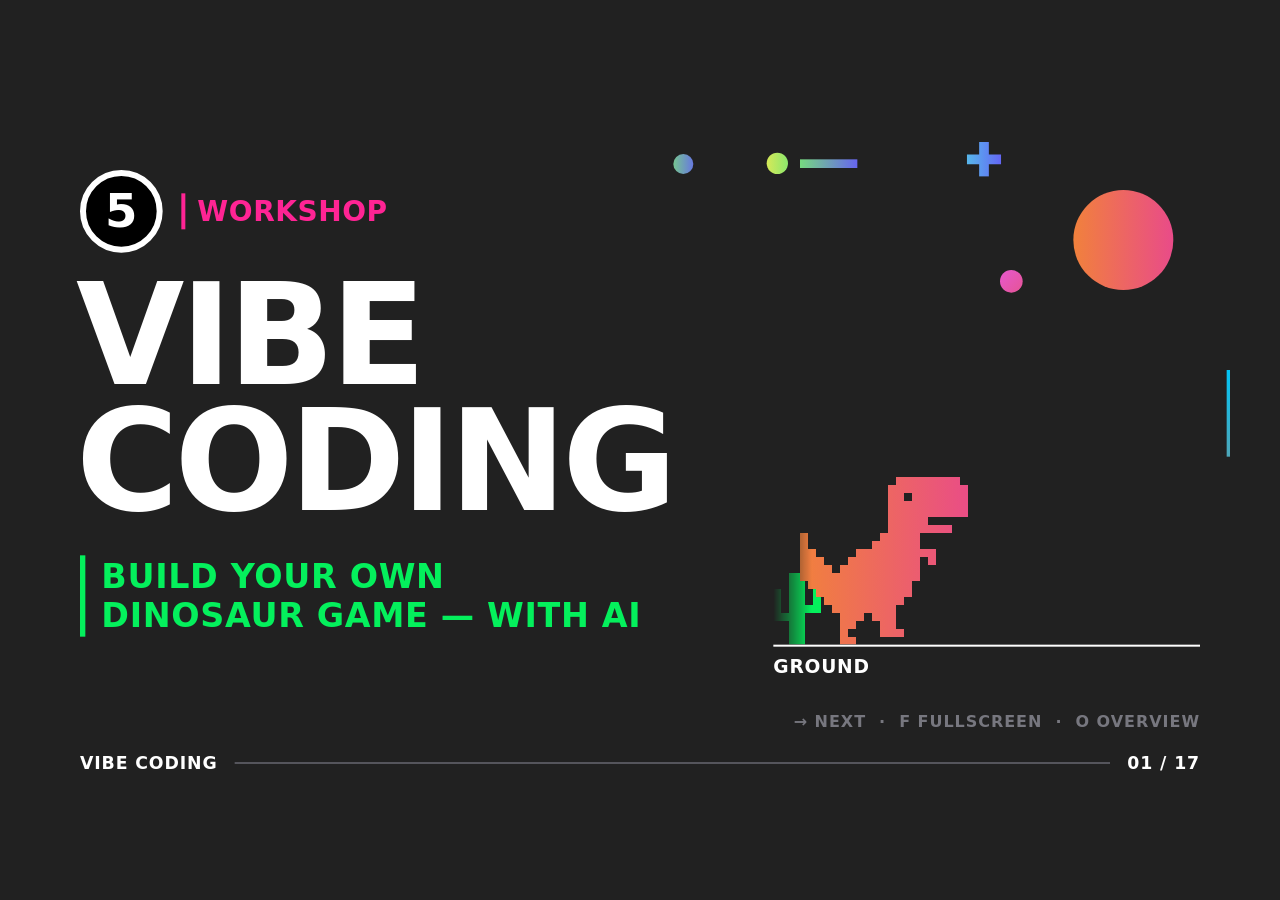
==== commit 3a0aff19: "Add the model selection step to the setup instructions After `ollama launch pi`, kids pick `qwen3.5:" ====
--- a/presentation/index.html
+++ b/presentation/index.html
@@ -56,7 +56,7 @@
     </div>
     <header class="slide-head">
       <span class="tag" style="--c:var(--yellow)">Get ready</span>
-      <div class="stepper"><span>Step 1 / 4</span><ol class="dots"><li class="on"></li><li></li><li></li><li></li></ol></div>
+      <div class="stepper"><span>Step 1 / 5</span><ol class="dots"><li class="on"></li><li></li><li></li><li></li><li></li></ol></div>
     </header>
     <div class="headline"><span class="badge">1</span><h1 class="h1 fit">Log in</h1></div>
     <div class="panel">
@@ -78,7 +78,7 @@
     </div>
     <header class="slide-head">
       <span class="tag" style="--c:var(--yellow)">Get ready</span>
-      <div class="stepper"><span>Step 2 / 4</span><ol class="dots"><li class="on"></li><li class="on"></li><li></li><li></li></ol></div>
+      <div class="stepper"><span>Step 2 / 5</span><ol class="dots"><li class="on"></li><li class="on"></li><li></li><li></li><li></li></ol></div>
     </header>
     <div class="headline"><span class="badge">2</span><h1 class="h1 fit">Open Terminal</h1></div>
     <div class="panel">
@@ -115,7 +115,7 @@
     </div>
     <header class="slide-head">
       <span class="tag" style="--c:var(--yellow)">Get ready</span>
-      <div class="stepper"><span>Step 3 / 4</span><ol class="dots"><li class="on"></li><li class="on"></li><li class="on"></li><li></li></ol></div>
+      <div class="stepper"><span>Step 3 / 5</span><ol class="dots"><li class="on"></li><li class="on"></li><li class="on"></li><li></li><li></li></ol></div>
     </header>
     <div class="headline"><span class="badge">3</span><h1 class="h1 fit">Go to the project</h1></div>
     <div class="panel">
@@ -136,7 +136,7 @@
     </div>
     <header class="slide-head">
       <span class="tag" style="--c:var(--yellow)">Get ready</span>
-      <div class="stepper"><span>Step 4 / 4</span><ol class="dots"><li class="on"></li><li class="on"></li><li class="on"></li><li class="on"></li></ol></div>
+      <div class="stepper"><span>Step 4 / 5</span><ol class="dots"><li class="on"></li><li class="on"></li><li class="on"></li><li class="on"></li><li></li></ol></div>
     </header>
     <div class="headline"><span class="badge">4</span><h1 class="h1 fit">Start your assistant</h1></div>
     <div class="panel">
@@ -148,7 +148,42 @@
     <div class="after"><span>Then press</span><kbd class="key key--wide"><b>⏎</b> Enter</kbd></div>
   </section>
 
-  <!-- 6 · Ready check -->
+  <!-- 6 · Get ready: pick the model from the list that ollama launch pi shows -->
+  <section class="slide" data-title="Get ready 5 · Pick the model" data-accent="yellow">
+    <div class="decor" aria-hidden="true">
+      <i class="sh sh-dot-lime" style="--x:1120px;--y:96px;--s:30px"></i>
+      <i class="sh sh-dash" style="--x:1168px;--y:105px;--w:80px;--h:12px"></i>
+      <i class="sh sh-plus" style="--x:1300px;--y:84px;--s:46px;--delay:-4s"></i>
+      <i class="sh sh-caret" style="--x:1720px;--y:815px;--s:96px;--delay:-2s"></i>
+    </div>
+    <header class="slide-head">
+      <span class="tag" style="--c:var(--yellow)">Get ready</span>
+      <div class="stepper"><span>Step 5 / 5</span><ol class="dots"><li class="on"></li><li class="on"></li><li class="on"></li><li class="on"></li><li class="on"></li></ol></div>
+    </header>
+    <div class="headline"><span class="badge">5</span><h1 class="h1 fit">Pick the model</h1></div>
+    <div class="panel">
+      <div class="panel-head"><span>A list appears — find this line</span><span class="dim">It's the name of our AI model</span></div>
+      <div class="panel-body flow">
+        <div class="flow-item">
+          <span class="flow-cap">Move with</span>
+          <div class="flow-keys"><kbd class="key"><b>↑</b></kbd><kbd class="key"><b>↓</b></kbd></div>
+        </div>
+        <i class="chev-sep" aria-hidden="true"></i>
+        <div class="flow-item">
+          <span class="flow-cap">Until you are on</span>
+          <span class="cmd cmd--md" style="--c:var(--green)">qwen3.5:9b</span>
+        </div>
+        <i class="chev-sep" aria-hidden="true"></i>
+        <div class="flow-item">
+          <span class="flow-cap">Press</span>
+          <kbd class="key key--wide"><b>⏎</b> Enter</kbd>
+        </div>
+      </div>
+    </div>
+    <div class="after"><span>Your assistant starts</span><span class="dim">Now you can type to it.</span></div>
+  </section>
+
+  <!-- 7 · Ready check -->
   <section class="slide" data-title="Ready check" data-accent="yellow">
     <div class="decor" aria-hidden="true">
       <i class="sh sh-sun" style="--x:1560px;--y:250px;--s:170px"></i>
@@ -159,7 +194,7 @@
     </div>
     <header class="slide-head">
       <span class="tag" style="--c:var(--yellow)">Get ready</span>
-      <div class="stepper"><span>All four steps</span></div>
+      <div class="stepper"><span>All five steps</span></div>
     </header>
     <div class="split split--table">
       <table class="grid-table">
@@ -169,6 +204,7 @@
           <tr><td><span class="ring">2</span>Open Terminal</td><td><span class="mini-keys"><kbd>⌘</kbd>+<kbd>space</kbd></span> <code style="--c:var(--green)">terminal</code></td></tr>
           <tr><td><span class="ring">3</span>Go to the project</td><td><code style="--c:var(--green)">cd vibe-attic</code></td></tr>
           <tr><td><span class="ring">4</span>Start your assistant</td><td><code style="--c:var(--green)">ollama launch pi</code></td></tr>
+          <tr><td><span class="ring">5</span>Pick the model</td><td><span class="mini-keys"><kbd>↑</kbd><kbd>↓</kbd></span> <code style="--c:var(--green)">qwen3.5:9b</code></td></tr>
         </tbody>
       </table>
       <div class="ready-call">
@@ -177,7 +213,7 @@
     </div>
   </section>
 
-  <!-- 7 · Prompt 1: start (../prompts/01-build-runner.md). The assistant copies foundation/runner.html to index.html. -->
+  <!-- 8 · Prompt 1: start (../prompts/01-build-runner.md). The assistant copies foundation/runner.html to index.html. -->
   <section class="slide" data-title="Prompt 1 · Start your game" data-accent="pink">
     <div class="decor" aria-hidden="true">
       <i class="sh sh-dot-lime" style="--x:1180px;--y:96px;--s:30px"></i>
@@ -193,13 +229,13 @@
       <div class="panel-head"><span>Type this</span><span class="dim">…or say it your own way</span></div>
       <div class="panel-body prompt">
         <i class="prompt-mark" aria-hidden="true"></i>
-        <p class="prompt-text">Make a dinosaur game. Press Space to jump over cacti. If I hit a cactus, the game ends. Give me a point for each cactus I pass and a button to play again.<i class="cursor" aria-hidden="true"></i></p>
+        <p class="prompt-text">Make a dinosaur game where I jump over cacti.<i class="cursor" aria-hidden="true"></i></p>
       </div>
     </div>
     <div class="after"><span>Then press</span><kbd class="key key--wide"><b>⏎</b> Enter</kbd><span class="dim">It begins with a prepared starter game. You change the rules next.</span></div>
   </section>
 
-  <!-- 8 · What is happening inside? (diagram from ../docs/workshop-plan.md, revealed in steps; the starter-game copy is its own step) -->
+  <!-- 9 · What is happening inside? (diagram from ../docs/workshop-plan.md, revealed in steps; the starter-game copy is its own step) -->
   <section class="slide" data-title="What is happening inside?" data-accent="cyan">
     <header class="slide-head">
       <span class="tag" style="--c:var(--cyan)">While it gets ready</span>
@@ -297,7 +333,7 @@
     <p class="punch" data-step="6"><span class="tag" style="--c:var(--cyan)">The model can't see your screen. You are the tester.</span></p>
   </section>
 
-  <!-- 9 · Play -->
+  <!-- 10 · Play -->
   <section class="slide" data-title="Play!" data-accent="green">
     <div class="decor" aria-hidden="true">
       <i class="sh sh-dot-mint" style="--x:1120px;--y:96px;--s:28px"></i>
@@ -324,7 +360,7 @@
     </div>
   </section>
 
-  <!-- 10 · Change one number (manual experiment from ../docs/workshop-plan.md) -->
+  <!-- 11 · Change one number (manual experiment from ../docs/workshop-plan.md) -->
   <section class="slide" data-title="Change one number" data-accent="orange">
     <header class="slide-head">
       <span class="tag" style="--c:var(--orange)">Experiment · no AI needed</span>
@@ -359,7 +395,7 @@
     </div>
   </section>
 
-  <!-- 11 · Choose one new rule -->
+  <!-- 12 · Choose one new rule -->
   <section class="slide" data-title="Choose one new rule" data-accent="magenta">
     <div class="decor" aria-hidden="true">
       <i class="sh sh-dot-lime" style="--x:1380px;--y:96px;--s:30px"></i>
@@ -390,7 +426,7 @@
     <p class="punch"><span class="tag" style="--c:var(--magenta)">First say what should happen — and how you'll test it.</span></p>
   </section>
 
-  <!-- 12 · Prompt 2A: double jump (../prompts/02a-double-jump.md) -->
+  <!-- 13 · Prompt 2A: double jump (../prompts/02a-double-jump.md) -->
   <section class="slide" data-title="Prompt 2A · Double jump" data-accent="violet">
     <div class="decor" aria-hidden="true">
       <i class="sh sh-caret" style="--x:1600px;--y:150px;--s:110px"></i>
@@ -405,13 +441,13 @@
       <div class="panel-head"><span>Type this</span><span class="dim">…or say it your own way</span></div>
       <div class="panel-body prompt">
         <i class="prompt-mark" aria-hidden="true"></i>
-        <p class="prompt-text">Let my dinosaur jump once more while it's in the air. I should have to press Space again for the second jump.<i class="cursor" aria-hidden="true"></i></p>
+        <p class="prompt-text">Add a double jump.<i class="cursor" aria-hidden="true"></i></p>
       </div>
     </div>
     <div class="test"><span class="tag" style="--c:var(--green)">Test it</span><p>Jump again in the air — then try a third jump before landing.</p></div>
   </section>
 
-  <!-- 13 · Prompt 2B: Moon mode (../prompts/02b-moon-mode.md) -->
+  <!-- 14 · Prompt 2B: Moon mode (../prompts/02b-moon-mode.md) -->
   <section class="slide" data-title="Prompt 2B · Moon mode" data-accent="yellow">
     <div class="decor" aria-hidden="true">
       <span class="icon icon--moon icon--float" style="--x:1590px;--y:70px"></span>
@@ -426,13 +462,13 @@
       <div class="panel-head"><span>Type this</span><span class="dim">…or say it your own way</span></div>
       <div class="panel-body prompt">
         <i class="prompt-mark" aria-hidden="true"></i>
-        <p class="prompt-text">Add a Moon mode I can choose before playing. On the Moon, my dinosaur should jump higher and stay in the air longer.<i class="cursor" aria-hidden="true"></i></p>
+        <p class="prompt-text">Add a Moon mode with less gravity.<i class="cursor" aria-hidden="true"></i></p>
       </div>
     </div>
     <div class="test"><span class="tag" style="--c:var(--green)">Test it</span><p>Compare a normal jump with a Moon jump.</p></div>
   </section>
 
-  <!-- 14 · Prompt 2C: progressive speed (../prompts/02c-progressive-speed.md) -->
+  <!-- 15 · Prompt 2C: progressive speed (../prompts/02c-progressive-speed.md) -->
   <section class="slide" data-title="Prompt 2C · Faster and faster" data-accent="orange">
     <div class="decor" aria-hidden="true">
       <i class="sh sh-chev" style="--x:1560px;--y:62px;--s:88px"></i>
@@ -447,13 +483,13 @@
       <div class="panel-head"><span>Type this</span><span class="dim">…or say it your own way</span></div>
       <div class="panel-body prompt">
         <i class="prompt-mark" aria-hidden="true"></i>
-        <p class="prompt-text">Make the cacti move a little faster every time I earn 5 points. Show how fast they are going. Start at normal speed when I play again.<i class="cursor" aria-hidden="true"></i></p>
+        <p class="prompt-text">Make the cacti faster every 5 points.<i class="cursor" aria-hidden="true"></i></p>
       </div>
     </div>
     <div class="test"><span class="tag" style="--c:var(--green)">Test it</span><p>Pass five cacti and watch the speed change — then restart.</p></div>
   </section>
 
-  <!-- 15 · Repair sentence (../prompts/repair.md) -->
+  <!-- 16 · Repair sentence (../prompts/repair.md) -->
   <section class="slide" data-title="Something broke?" data-accent="blue">
     <div class="decor" aria-hidden="true">
       <i class="sh sh-plus" style="--x:1500px;--y:84px;--s:48px"></i>
@@ -474,7 +510,7 @@
     <div class="test"><span class="tag" style="--c:var(--blue)">Like this</span><p>When I <b class="hl" style="--c:var(--pink)">hold Space</b>, <b class="hl" style="--c:var(--orange)">the dinosaur keeps jumping</b>. I expected <b class="hl" style="--c:var(--green)">one jump per press</b>. Please fix it.</p></div>
   </section>
 
-  <!-- 16 · Show and tell (closing question from ../docs/workshop-plan.md) -->
+  <!-- 17 · Show and tell (closing question from ../docs/workshop-plan.md) -->
   <section class="slide" data-title="Show and tell" data-accent="magenta">
     <div class="decor" aria-hidden="true">
       <i class="sh sh-sun" style="--x:1530px;--y:330px;--s:190px"></i>
@@ -499,7 +535,7 @@
   <footer class="rail" aria-hidden="true">
     <span class="rail-label">Vibe coding</span>
     <span class="rail-line"><i class="rail-fill" id="railFill"></i></span>
-    <span class="rail-count" id="railCount">01 / 16</span>
+    <span class="rail-count" id="railCount">01 / 17</span>
   </footer>
 </main>
 
--- a/presentation/style.css
+++ b/presentation/style.css
@@ -345,7 +345,7 @@
 }
 
 .grid-table th { padding: 18px 34px 16px; font-size: 36px; font-weight: 800; letter-spacing: .04em; }
-.grid-table td { position: relative; height: 146px; padding: 0 34px; letter-spacing: .01em; }
+.grid-table td { position: relative; height: 126px; padding: 0 34px; letter-spacing: .01em; }
 .grid-table td:first-child { padding-right: 60px; }
 
 .grid-table code {
@@ -404,23 +404,23 @@
   flex: none;
   width: 36px;
   height: 56px;
-  margin-top: 13px;
+  margin-top: 22px;
   background: linear-gradient(180deg, #ee7f43, #ea4d84);
   clip-path: polygon(0 14%, 21.9% 0, 100% 50%, 21.9% 100%, 0 86%, 56.25% 50%);
 }
 
 .prompt-text {
   margin: 0;
-  font-size: 60px;
+  font-size: 80px;
   font-weight: 600;
-  line-height: 1.32;
+  line-height: 1.25;
   letter-spacing: -.005em;
-  text-wrap: pretty;
+  text-wrap: balance;
   user-select: text;
   -webkit-user-select: text;
 }
 
-.prompt-text--blanks { line-height: 1.55; }
+.prompt-text--blanks { font-size: 60px; line-height: 1.55; text-wrap: pretty; }
 
 .blank {
   --c: var(--pink);
